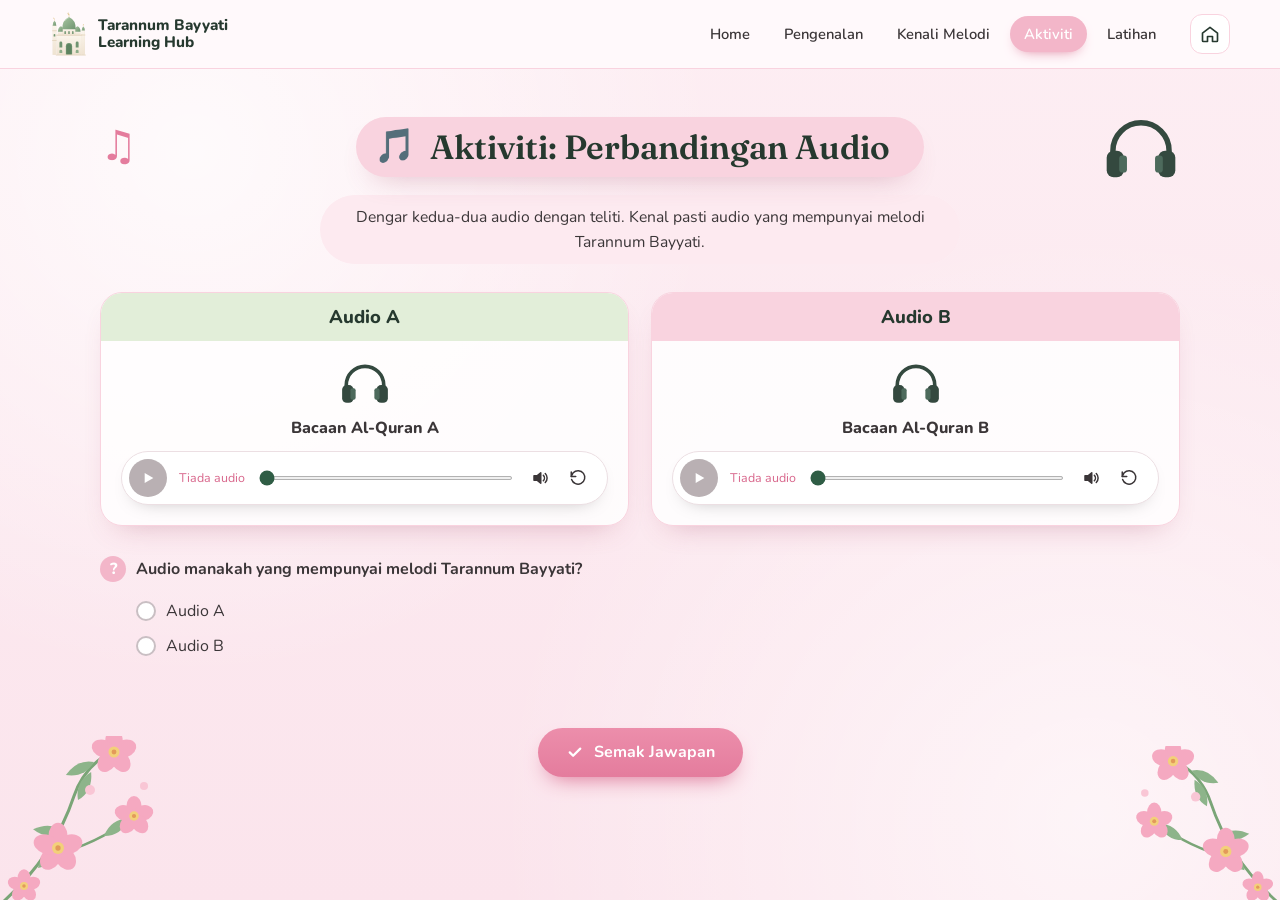
==== aktiviti.html @ b51bbee5 "Move site files to repository root so GitHub Pages can serve index.html Co-Authored-By: Claude Opus " ====
<!doctype html>
<html lang="ms">
<head>
  <meta charset="utf-8" />
  <meta name="viewport" content="width=device-width, initial-scale=1" />
  <title>Aktiviti — Tarannum Bayyati Learning Hub</title>
  <link rel="preconnect" href="https://fonts.googleapis.com" />
  <link rel="preconnect" href="https://fonts.gstatic.com" crossorigin />
  <link href="https://fonts.googleapis.com/css2?family=Amiri:wght@400;700&family=Fraunces:opsz,wght@9..144,500;9..144,600&family=Nunito:wght@400;600;700;800&display=swap" rel="stylesheet" />
  <link rel="stylesheet" href="styles.css" />
</head>
<body>

  <header class="topbar">
    <div class="topbar__inner">
      <a class="brand" href="index.html"><img src="img/mosque.svg" alt="" /><span>Tarannum Bayyati<br />Learning Hub</span></a>
      <nav class="nav" aria-label="Menu utama">
        <a href="index.html">Home</a>
        <a href="pengenalan.html">Pengenalan</a>
        <a href="kenali-melodi.html">Kenali Melodi</a>
        <a href="aktiviti.html" aria-current="page">Aktiviti</a>
        <a href="latihan.html">Latihan</a>
      </nav>
      <a class="home-btn" href="index.html" aria-label="Laman utama">
        <svg viewBox="0 0 24 24" fill="none" stroke="currentColor" stroke-width="2" stroke-linejoin="round"><path d="M3 11l9-7 9 7v9a1 1 0 0 1-1 1h-5v-6H9v6H4a1 1 0 0 1-1-1z"/></svg>
      </a>
    </div>
  </header>

  <main class="stage">
    <img class="deco deco--flowers-bl" src="img/flowers.svg" alt="" />
    <img class="deco deco--flowers-br" src="img/flowers.svg" alt="" />

    <div class="wrap">
      <div class="aktiviti-head">
        <span class="head-deco notes" aria-hidden="true">♫</span>
        <div class="title-pill">
          <span class="emoji" aria-hidden="true">🎵</span>
          <h1>Aktiviti: Perbandingan Audio</h1>
        </div>
        <img class="head-deco phones" src="img/headphones.svg" alt="" />
      </div>
      <p class="subtitle-pill">Dengar kedua-dua audio dengan teliti. Kenal pasti audio yang mempunyai melodi Tarannum Bayyati.</p>

      <div class="audio-cards">
        <section class="audio-card audio-card--a">
          <h2>Audio A</h2>
          <div class="audio-card__body">
            <img src="img/headphones.svg" alt="" />
            <h3>Bacaan Al-Quran A</h3>
            <!-- TODO: put your audio file at audio/audio-a.mp3 -->
            <div class="player" data-src="audio/audio-a.mp3"></div>
          </div>
        </section>
        <section class="audio-card audio-card--b">
          <h2>Audio B</h2>
          <div class="audio-card__body">
            <img src="img/headphones.svg" alt="" />
            <h3>Bacaan Al-Quran B</h3>
            <!-- TODO: put your audio file at audio/audio-b.mp3 -->
            <div class="player" data-src="audio/audio-b.mp3"></div>
          </div>
        </section>
      </div>

      <!-- TODO: set data-answer to the correct audio ("A" or "B") -->
      <form class="aktiviti-q quiz-check" data-answer="A">
        <p class="question"><span class="q-help" aria-hidden="true">?</span> Audio manakah yang mempunyai melodi Tarannum Bayyati?</p>
        <ul class="options">
          <li><label><input type="radio" name="aktiviti" value="A" /> Audio A</label></li>
          <li><label><input type="radio" name="aktiviti" value="B" /> Audio B</label></li>
        </ul>
        <p class="feedback" aria-live="polite"></p>
        <div class="page-actions page-actions--center">
          <button class="btn" type="submit">
            <svg viewBox="0 0 24 24" fill="none" stroke="currentColor" stroke-width="3" stroke-linecap="round" stroke-linejoin="round"><path d="M5 12.5l4.5 4.5L19 7.5"/></svg>
            Semak Jawapan
          </button>
        </div>
      </form>
    </div>
  </main>

  <script src="script.js"></script>
</body>
</html>
---- styles.css ----
/* ===========================================================
   Tarannum Bayyati Learning Hub — shared styles
   Soft pink / sage green / gold pastel theme
   =========================================================== */
:root {
  --pink-50: #fff6f8;
  --pink-100: #fdeaf0;
  --pink-200: #f9d3df;
  --pink-300: #f3b6c9;
  --pink-500: #e47c9d;
  --pink-600: #d8668b;
  --green-50: #f1f7ec;
  --green-100: #e2eed9;
  --green-200: #cfe2c4;
  --green-500: #5f9a5f;
  --green-700: #2f5d45;
  --green-900: #26392f;
  --gold: #d4a64a;
  --peach: #fdf0e6;
  --cream: #fffaf3;
  --ink: #3b3638;
  --muted: #6c6466;
  --radius: 22px;
  --shadow: 0 14px 30px -18px rgba(170, 80, 110, .45);
  --font-title: "Fraunces", "Lora", Georgia, serif;
  --font-body: "Nunito", system-ui, -apple-system, "Segoe UI", sans-serif;
  --font-arabic: "Amiri", "Traditional Arabic", serif;
}

*, *::before, *::after { box-sizing: border-box; }
html, body { margin: 0; }
body {
  font-family: var(--font-body);
  color: var(--ink);
  background: linear-gradient(180deg, #fdeef3 0%, #fbe4ec 100%);
  min-height: 100vh;
  display: flex; flex-direction: column;
  line-height: 1.55;
}
img { display: block; max-width: 100%; }
a { color: inherit; }
button { font: inherit; }

/* ---------------- Top bar ---------------- */
.topbar {
  position: sticky; top: 0; z-index: 30;
  background: rgba(255, 250, 251, .94);
  backdrop-filter: blur(8px); -webkit-backdrop-filter: blur(8px);
  border-bottom: 1px solid var(--pink-200);
}
.topbar__inner {
  width: min(1180px, 100% - 32px); margin-inline: auto;
  display: flex; align-items: center; gap: 20px; min-height: 68px;
}
.brand { display: flex; align-items: center; gap: 10px; text-decoration: none; flex-shrink: 0; }
.brand img { width: 38px; height: 44px; object-fit: contain; }
.brand span { font-weight: 800; font-size: .95rem; line-height: 1.15; color: var(--green-900); }
.nav { display: flex; align-items: center; gap: 6px; margin-left: auto; }
.nav a {
  text-decoration: none; font-weight: 600; font-size: .92rem; color: var(--ink);
  padding: 7px 14px; border-radius: 999px; white-space: nowrap;
  transition: background .2s, color .2s;
}
.nav a:hover { background: var(--pink-100); }
.nav a[aria-current="page"] { background: var(--pink-300); color: #fff; box-shadow: 0 6px 14px -8px var(--pink-600); }
.home-btn {
  width: 40px; height: 40px; border-radius: 12px; display: grid; place-items: center;
  border: 1.5px solid var(--pink-200); background: #fff; color: var(--green-900); flex-shrink: 0;
  transition: background .2s;
}
.home-btn:hover { background: var(--pink-100); }
.home-btn svg { width: 20px; height: 20px; }

/* ---------------- Stage (page body) ---------------- */
.stage {
  position: relative; flex: 1; overflow: hidden;
  background:
    radial-gradient(circle at 15% 10%, rgba(255,255,255,.75), transparent 40%),
    radial-gradient(circle at 85% 90%, rgba(255,255,255,.6), transparent 45%);
  padding: 48px 0 64px;
}
.wrap { position: relative; z-index: 2; width: min(1080px, 100% - 32px); margin-inline: auto; }

/* decorative images */
.deco { position: absolute; z-index: 1; pointer-events: none; user-select: none; }
.deco--flowers-tr { top: 10px; right: -10px; width: 150px; transform: scaleX(-1); }
.deco--flowers-bl { bottom: -6px; left: -6px; width: 170px; transform: rotate(0deg); }
.deco--flowers-br { bottom: -6px; right: -6px; width: 160px; transform: scaleX(-1); }
.deco--leaves-l { left: 10px; bottom: 40px; width: 60px; }
.deco--leaves-r { right: 14px; top: 40%; width: 56px; transform: scaleX(-1); }
.deco--leaves-tl { left: 14px; top: 24px; width: 54px; transform: rotate(-20deg); }
.sparkle { position: absolute; color: var(--gold); font-size: 1.3rem; z-index: 1; pointer-events: none; }

/* ---------------- Shared components ---------------- */
.title-pill {
  display: flex; align-items: center; justify-content: center; gap: 14px;
  width: fit-content; margin: 0 auto 18px;
  background: var(--pink-200); border-radius: 999px;
  padding: 10px 34px 10px 18px;
  box-shadow: var(--shadow);
}
.title-pill h1 {
  margin: 0; font-family: var(--font-title); font-weight: 600;
  font-size: clamp(1.5rem, 3vw, 2.1rem); color: var(--green-900); line-height: 1.2;
}
.title-pill .icon { width: 54px; height: 44px; object-fit: contain; margin: -10px 0; flex-shrink: 0; }
.title-pill .emoji { font-size: 2.1rem; line-height: 1; }

.subtitle-pill {
  width: fit-content; max-width: 640px; margin: 0 auto 28px; text-align: center;
  background: var(--pink-100); border-radius: 999px; padding: 10px 26px;
  font-size: .98rem; color: var(--ink);
}

.card {
  background: rgba(255, 255, 255, .78); border: 1px solid var(--pink-200);
  border-radius: var(--radius); padding: 22px 24px; box-shadow: var(--shadow);
}

.label-pill {
  display: inline-block; background: var(--pink-200); color: var(--green-900);
  font-weight: 800; font-size: 1.05rem; padding: 6px 22px; border-radius: 999px;
  position: absolute; top: -18px; left: 18px;
}
.card:has(> .label-pill) { padding-top: 32px; }

.check-list { list-style: none; margin: 0; padding: 0; }
.check-list li { position: relative; padding: 5px 0 5px 32px; }
.check-list li::before {
  content: ""; position: absolute; left: 0; top: 7px; width: 21px; height: 21px; border-radius: 50%;
  background: var(--green-500) url("data:image/svg+xml,%3Csvg xmlns='http://www.w3.org/2000/svg' viewBox='0 0 24 24' fill='none' stroke='white' stroke-width='3.2' stroke-linecap='round' stroke-linejoin='round'%3E%3Cpath d='M6 12.5l4 4 8-9'/%3E%3C/svg%3E") center / 14px no-repeat;
}

.btn {
  display: inline-flex; align-items: center; gap: 10px;
  background: linear-gradient(180deg, #ec8eab, var(--pink-500));
  color: #fff; font-weight: 700; font-size: 1rem; text-decoration: none;
  border: 0; border-radius: 999px; padding: 12px 28px; cursor: pointer;
  box-shadow: 0 10px 22px -10px var(--pink-600);
  transition: transform .2s, box-shadow .2s, filter .2s;
}
.btn:hover { transform: translateY(-2px); filter: brightness(1.04); box-shadow: 0 14px 26px -10px var(--pink-600); }
.btn:focus-visible, .nav a:focus-visible, .home-btn:focus-visible, .choice-btn:focus-visible { outline: 3px solid var(--green-500); outline-offset: 3px; }
.btn--lg { font-size: 1.15rem; padding: 16px 36px; }
.btn svg { width: 18px; height: 18px; }

.page-actions { display: flex; margin-top: 28px; }
.page-actions--right { justify-content: flex-end; }
.page-actions--center { justify-content: center; }

/* ---------------- Audio player ---------------- */
.player {
  display: flex; align-items: center; gap: 12px;
  background: #fff; border: 1px solid #ecdfe3; border-radius: 999px;
  padding: 7px 16px 7px 7px; box-shadow: 0 8px 20px -14px rgba(0,0,0,.35);
  max-width: 100%;
}
.player--green { background: var(--green-100); border-color: var(--green-200); }
.player--grey { background: #f4f1f2; }
.player__play {
  width: 38px; height: 38px; border-radius: 50%; border: 0; cursor: pointer; flex-shrink: 0;
  background: var(--green-900); color: #fff; display: grid; place-items: center;
}
.player__play svg { width: 16px; height: 16px; }
.player__label { font-size: .88rem; font-weight: 600; white-space: nowrap; }
.player__bar { flex: 1; min-width: 60px; accent-color: var(--green-700); height: 4px; cursor: pointer; }
.player__time { font-size: .85rem; font-variant-numeric: tabular-nums; white-space: nowrap; color: var(--ink); }
.player__icon { background: none; border: 0; padding: 4px; cursor: pointer; color: var(--ink); display: grid; place-items: center; }
.player__icon svg { width: 18px; height: 18px; }
.player.is-missing .player__play { background: #b9b0b3; cursor: not-allowed; }
.player__missing { font-size: .78rem; color: var(--pink-600); }

/* ---------------- Feedback ---------------- */
.feedback { margin: 14px 0 0; font-weight: 700; min-height: 1.4em; }
.feedback.is-correct { color: var(--green-500); }
.feedback.is-wrong { color: var(--pink-600); }

/* ---------------- Radio options ---------------- */
.options { list-style: none; padding: 0; margin: 8px 0 0; }
.options label { display: flex; align-items: center; gap: 10px; padding: 5px 0; cursor: pointer; font-size: 1rem; }
.options input {
  appearance: none; -webkit-appearance: none; width: 20px; height: 20px; margin: 0;
  border: 2px solid #c9bfc3; border-radius: 50%; background: #fff; cursor: pointer; transition: border .15s;
}
.options input:checked { border: 6px solid var(--pink-500); }
.options input:focus-visible { outline: 3px solid var(--green-500); outline-offset: 2px; }

.q-num {
  display: inline-grid; place-items: center; width: 26px; height: 26px; border-radius: 50%;
  background: var(--pink-300); color: #fff; font-weight: 800; font-size: .9rem; flex-shrink: 0;
}
.question { display: flex; align-items: center; gap: 10px; font-weight: 700; margin: 0 0 12px; }

/* ===========================================================
   PAGE 1 — HOME
   =========================================================== */
.home .stage { padding-top: 24px; }
.home__mosque { position: absolute; left: -10px; top: 150px; width: min(260px, 24vw); z-index: 1; }
.home__lantern { position: absolute; top: -6px; width: 44px; z-index: 1; animation: sway 5s ease-in-out infinite; transform-origin: top center; }
.home__lantern--1 { left: 12%; }
.home__lantern--2 { left: 19%; width: 38px; top: -26px; animation-delay: -2s; }
@keyframes sway { 0%,100% { transform: rotate(-2deg); } 50% { transform: rotate(2deg); } }
.home__skyline { position: absolute; left: 50%; transform: translateX(-50%); bottom: 0; width: min(560px, 80%); z-index: 0; opacity: .9; }

.hero { display: grid; justify-items: center; text-align: center; padding-left: min(22vw, 250px); }
.hero__cloud {
  position: relative; background: var(--cream); padding: 34px 64px 26px;
  border-radius: 140px 140px 60px 60px / 120px 120px 60px 60px;
  box-shadow: 0 0 0 10px rgba(255,255,255,.5), var(--shadow);
}
.hero__title { margin: 0; font-family: var(--font-title); font-weight: 600; line-height: 1.02; font-size: clamp(2.6rem, 6vw, 4.2rem); }
.hero__title .g { display: block; color: var(--green-700); }
.hero__title .p { display: block; color: var(--pink-500); }
.hero__book { width: 150px; margin: 10px auto 0; }
.hero__cloud .sparkle--a { left: 26px; bottom: 40px; }
.hero__cloud .sparkle--b { right: 26px; bottom: 50px; }
.hero__tagline {
  margin: 20px 0 0; background: var(--pink-200); border-radius: 999px;
  padding: 14px 30px; font-size: 1.05rem; max-width: 520px; box-shadow: var(--shadow);
}

.home__bottom { display: flex; align-items: center; justify-content: space-between; gap: 24px; margin-top: 40px; flex-wrap: wrap; }
.objective { background: var(--peach); border-color: #f6dccb; max-width: 470px; }
.objective h2 { display: flex; align-items: center; gap: 10px; margin: 0 0 10px; font-family: var(--font-title); font-size: 1.45rem; font-weight: 600; color: var(--green-900); }
.objective h2 span { font-size: 1.7rem; }

/* ===========================================================
   PAGE 2 — PENGENALAN
   =========================================================== */
.intro { display: grid; grid-template-columns: 1.15fr .85fr; gap: 36px; align-items: center; margin-top: 18px; }
.intro__cards { display: grid; gap: 40px; padding-top: 22px; }
.intro__cards p { margin: 0; font-size: 1.02rem; }
.intro__cards .card { position: relative; }
.arch {
  position: relative; aspect-ratio: 4 / 5; width: min(320px, 100%); margin-inline: auto;
  border-radius: 160px 160px 18px 18px; overflow: hidden;
  border: 8px solid #f2dcc0; box-shadow: 0 0 0 2px var(--gold), var(--shadow);
}
.arch > img:first-child { width: 100%; height: 100%; object-fit: cover; }
.arch__book { position: absolute; left: 50%; bottom: 6%; width: 86%; transform: translateX(-50%); }
.intro__player { display: flex; justify-content: center; margin-top: 30px; }
.intro__player .player { width: min(460px, 100%); }

/* ===========================================================
   PAGE 3 — KENALI MELODI
   =========================================================== */
.ayat {
  position: relative; margin: 0 auto; width: min(760px, 100%);
  background: linear-gradient(180deg, #fffdf6, #fff7e8);
  border: 3px solid #efd39b; border-radius: 80px;
  outline: 2px dashed #f0dcae; outline-offset: -14px;
  padding: 44px 30px; text-align: center; box-shadow: var(--shadow);
}
.ayat p {
  margin: 0; font-family: var(--font-arabic); font-size: clamp(2.2rem, 6vw, 3.8rem); line-height: 1.8;
  direction: rtl; color: #1f1b1c;
}
.ayat .w { padding: 0 .18em; border-radius: 12px; }
.w--1 { background: #fde2cf; }
.w--2 { background: #f9d3df; }
.w--3 { background: #d9ecd2; }
.w--4 { background: #dfe1f6; }
.melodi__player { display: flex; justify-content: center; margin: 26px 0 30px; }
.melodi__player .player { width: min(420px, 100%); }
.note { display: flex; gap: 12px; background: var(--pink-100); border-color: var(--pink-200); max-width: 560px; }
.note strong { display: block; }
.note p { margin: 2px 0 0; }
.note .emoji { font-size: 1.6rem; line-height: 1; }

/* ===========================================================
   PAGE 4 — AKTIVITI
   =========================================================== */
.aktiviti-head { position: relative; }
.aktiviti-head .head-deco { position: absolute; top: 50%; transform: translateY(-50%); }
.aktiviti-head .notes { left: 0; font-size: 2.6rem; color: var(--pink-500); }
.aktiviti-head .phones { right: 0; width: 78px; }
.audio-cards { display: grid; grid-template-columns: 1fr 1fr; gap: 22px; }
.audio-card { border-radius: var(--radius); overflow: hidden; background: rgba(255,255,255,.85); box-shadow: var(--shadow); border: 1px solid var(--pink-200); text-align: center; }
.audio-card h2 { margin: 0; padding: 10px; font-size: 1.15rem; font-weight: 800; color: var(--green-900); }
.audio-card--a h2 { background: var(--green-100); }
.audio-card--b h2 { background: var(--pink-200); }
.audio-card__body { padding: 18px 20px 20px; display: grid; justify-items: center; gap: 10px; }
.audio-card__body img { width: 52px; }
.audio-card__body h3 { margin: 0; font-size: 1rem; font-weight: 800; }
.audio-card .player { width: 100%; }
.aktiviti-q { margin-top: 30px; }
.aktiviti-q .options { padding-left: 36px; }
.q-help {
  display: inline-grid; place-items: center; width: 26px; height: 26px; border-radius: 50%;
  background: var(--pink-300); color: #fff; font-weight: 800;
}

/* ===========================================================
   PAGE 5 — LATIHAN
   =========================================================== */
.latihan { display: grid; grid-template-columns: 1fr 260px; gap: 24px; align-items: start; }
.latihan__qs { display: grid; gap: 22px; }
.latihan__qs .player { width: min(360px, 100%); margin-bottom: 14px; }
.latihan__qs h3 { margin: 0; font-size: 1rem; font-weight: 800; }
.choice-row { display: flex; gap: 16px; flex-wrap: wrap; padding-left: 36px; }
.choice-btn {
  display: inline-flex; align-items: center; gap: 10px; cursor: pointer;
  background: #f6f2f3; border: 1.5px solid #e2d8dc; border-radius: 16px;
  padding: 12px 26px; font-weight: 700; font-size: 1rem; color: var(--ink);
  transition: background .2s, border-color .2s, transform .2s;
}
.choice-btn img { width: 24px; }
.choice-btn:hover { transform: translateY(-2px); background: #fff; }
.choice-btn[aria-pressed="true"] { border-color: var(--pink-500); background: var(--pink-100); }
.latihan__side { position: relative; display: grid; justify-items: center; gap: 10px; padding-top: 30px; }
.bubble {
  position: relative; background: var(--pink-100); border: 1.5px solid var(--pink-300);
  border-radius: 50%; width: 150px; height: 120px; display: grid; place-items: center; text-align: center;
  font-weight: 700; font-size: .95rem; padding: 18px; justify-self: end;
}
.bubble::after {
  content: ""; position: absolute; bottom: -10px; left: 36px; width: 18px; height: 18px;
  background: var(--pink-100); border-right: 1.5px solid var(--pink-300); border-bottom: 1.5px solid var(--pink-300);
  transform: rotate(45deg);
}
.latihan__heart { position: absolute; top: 0; left: 30px; font-size: 1.8rem; color: var(--ink); }
.latihan__scene { position: relative; width: 100%; }
.latihan__scene .sky { width: 100%; opacity: .9; }
.latihan__scene .book { position: absolute; left: 50%; bottom: -10px; width: 78%; transform: translateX(-50%); }

/* ---------------- Reduced motion ---------------- */
@media (prefers-reduced-motion: reduce) {
  .home__lantern { animation: none; }
  .btn, .choice-btn { transition: none; }
}

/* ---------------- Responsive ---------------- */
@media (max-width: 960px) {
  .hero { padding-left: 0; }
  .home__mosque { width: 170px; left: -30px; bottom: auto; top: 140px; opacity: .45; }
  .intro { grid-template-columns: 1fr; }
  .arch { width: min(280px, 80%); }
  .latihan { grid-template-columns: 1fr; }
  .latihan__side { grid-template-columns: auto 1fr; align-items: end; }
  .bubble { justify-self: start; }
  .deco--leaves-r { display: none; }
}

@media (max-width: 760px) {
  .topbar__inner { flex-wrap: wrap; gap: 8px; padding: 8px 0; }
  .nav { order: 3; width: 100%; margin-left: 0; overflow-x: auto; padding-bottom: 4px; scrollbar-width: none; }
  .nav::-webkit-scrollbar { display: none; }
  .home-btn { margin-left: auto; }
  .stage { padding: 32px 0 120px; }
  .hero__cloud { padding: 28px 26px 20px; border-radius: 90px 90px 40px 40px / 80px 80px 40px 40px; }
  .home__lantern { display: none; }
  .home__bottom { justify-content: center; }
  .title-pill { padding: 10px 22px 10px 14px; }
  .audio-cards { grid-template-columns: 1fr; }
  .aktiviti-head .head-deco { display: none; }
  .ayat { border-radius: 44px; padding: 34px 16px; }
  .player__label { display: none; }
  .player { gap: 8px; padding-right: 10px; }
  .player__bar { min-width: 30px; }
  .player__icon { padding: 2px; }
  .latihan, .latihan__qs, .audio-card__body { grid-template-columns: minmax(0, 1fr); }
  .deco--flowers-tr { width: 100px; }
  .deco--flowers-bl, .deco--flowers-br { width: 110px; }
  .latihan__side { grid-template-columns: 1fr; }
  .bubble { justify-self: center; }
  .choice-row, .aktiviti-q .options { padding-left: 0; }
}
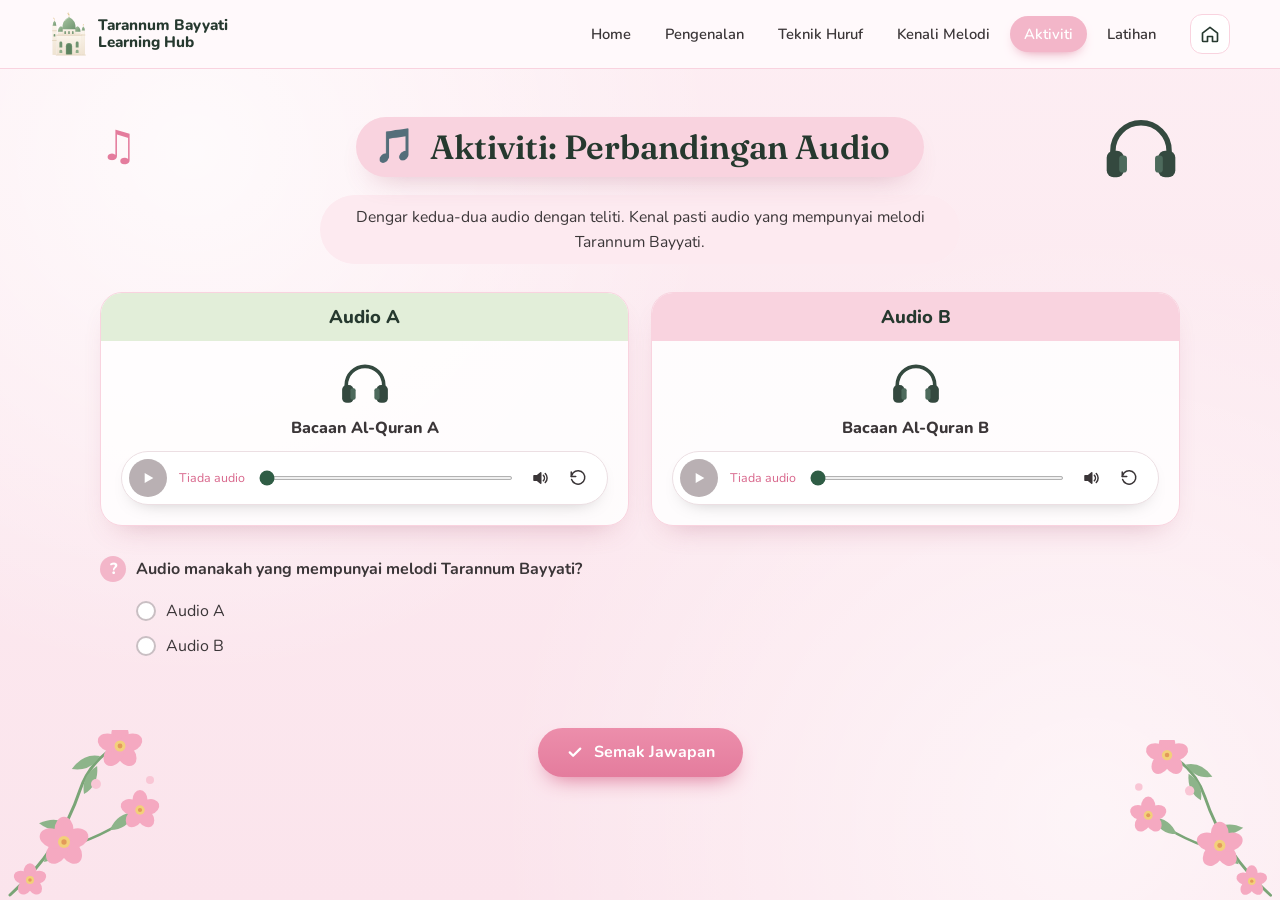
==== commit 12b9d873: "Add Teknik Huruf page, animated flowers and Harkat audio - New teknik-huruf.html: 5-step manual, let" ====
--- a/aktiviti.html
+++ b/aktiviti.html
@@ -17,6 +17,7 @@
       <nav class="nav" aria-label="Menu utama">
         <a href="index.html">Home</a>
         <a href="pengenalan.html">Pengenalan</a>
+        <a href="teknik-huruf.html">Teknik Huruf</a>
         <a href="kenali-melodi.html">Kenali Melodi</a>
         <a href="aktiviti.html" aria-current="page">Aktiviti</a>
         <a href="latihan.html">Latihan</a>
@@ -29,7 +30,7 @@
 
   <main class="stage">
     <img class="deco deco--flowers-bl" src="img/flowers.svg" alt="" />
-    <img class="deco deco--flowers-br" src="img/flowers.svg" alt="" />
+    <img class="deco deco--flowers-br" src="img/flowers-br.svg" alt="" />
 
     <div class="wrap">
       <div class="aktiviti-head">
--- a/styles.css
+++ b/styles.css
@@ -83,12 +83,31 @@
 
 /* decorative images */
 .deco { position: absolute; z-index: 1; pointer-events: none; user-select: none; }
-.deco--flowers-tr { top: 10px; right: -10px; width: 150px; transform: scaleX(-1); }
-.deco--flowers-bl { bottom: -6px; left: -6px; width: 170px; transform: rotate(0deg); }
-.deco--flowers-br { bottom: -6px; right: -6px; width: 160px; transform: scaleX(-1); }
-.deco--leaves-l { left: 10px; bottom: 40px; width: 60px; }
-.deco--leaves-r { right: 14px; top: 40%; width: 56px; transform: scaleX(-1); }
-.deco--leaves-tl { left: 14px; top: 24px; width: 54px; transform: rotate(-20deg); }
+/* Flowers sit fully inside their corner and sway from the stem base */
+.deco--flowers-tr { top: 0; right: 0; width: 150px; transform-origin: 94% 3%; animation: sway-flower 6s ease-in-out infinite; }
+.deco--flowers-bl { bottom: 0; left: 0; width: 170px; transform-origin: 6% 97%; animation: sway-flower 7s ease-in-out infinite -2s; }
+.deco--flowers-br { bottom: 0; right: 0; width: 160px; transform-origin: 94% 97%; animation: sway-flower-rev 6.5s ease-in-out infinite -1s; }
+.deco--leaves-l { left: 10px; bottom: 40px; width: 60px; transform-origin: 50% 100%; animation: sway-leaf 5s ease-in-out infinite; }
+.deco--leaves-r { right: 14px; top: 40%; width: 56px; scale: -1 1; transform-origin: 50% 100%; animation: sway-leaf 5.5s ease-in-out infinite -1.5s; }
+.deco--leaves-tl { left: 14px; top: 24px; width: 54px; rotate: -20deg; transform-origin: 50% 100%; animation: sway-leaf 6s ease-in-out infinite -3s; }
+@keyframes sway-flower { 0%, 100% { transform: rotate(0deg); } 50% { transform: rotate(4deg); } }
+@keyframes sway-flower-rev { 0%, 100% { transform: rotate(0deg); } 50% { transform: rotate(-4deg); } }
+@keyframes sway-leaf { 0%, 100% { transform: rotate(-4deg); } 50% { transform: rotate(4deg); } }
+
+/* Falling petals (created by script.js) */
+.petal {
+  position: absolute; top: -24px; z-index: 1; pointer-events: none;
+  width: 12px; height: 10px; border-radius: 80% 0 80% 0;
+  background: linear-gradient(135deg, #f9c4d4, #f19ab6); opacity: .75;
+  animation: petal-fall linear infinite;
+}
+@keyframes petal-fall {
+  0%   { transform: translate(0, 0) rotate(0deg); opacity: 0; }
+  10%  { opacity: .75; }
+  50%  { transform: translate(40px, 50vh) rotate(200deg); }
+  90%  { opacity: .6; }
+  100% { transform: translate(-20px, 105vh) rotate(420deg); opacity: 0; }
+}
 .sparkle { position: absolute; color: var(--gold); font-size: 1.3rem; z-index: 1; pointer-events: none; }
 
 /* ---------------- Shared components ---------------- */
@@ -323,8 +342,49 @@
 .latihan__scene .sky { width: 100%; opacity: .9; }
 .latihan__scene .book { position: absolute; left: 50%; bottom: -10px; width: 78%; transform: translateX(-50%); }
 
+/* ===========================================================
+   PAGE — TEKNIK HURUF
+   =========================================================== */
+.manual, .chart { position: relative; margin-top: 30px; }
+.steps { list-style: none; margin: 8px 0 0; padding: 0; display: grid; gap: 4px; }
+.steps li { position: relative; display: flex; gap: 16px; padding: 10px 0; }
+.steps li:not(:last-child)::after {
+  content: ""; position: absolute; left: 17px; top: 48px; bottom: -6px; width: 2px;
+  background: repeating-linear-gradient(to bottom, var(--pink-300) 0 5px, transparent 5px 10px);
+}
+.steps__num {
+  flex-shrink: 0; width: 36px; height: 36px; border-radius: 50%; display: grid; place-items: center;
+  background: var(--green-500); color: #fff; font-weight: 800; box-shadow: 0 0 0 5px var(--green-100);
+}
+.steps h3 { margin: 4px 0 2px; font-size: 1.05rem; font-weight: 800; color: var(--green-900); }
+.steps p { margin: 0; color: var(--muted); }
+
+.chart__link { display: block; border-radius: 16px; overflow: hidden; border: 3px solid var(--pink-200); }
+.chart__link img { width: 100%; height: auto; transition: transform .4s; }
+.chart__link:hover img { transform: scale(1.02); }
+.chart__link:focus-visible { outline: 3px solid var(--green-500); outline-offset: 3px; }
+.chart__hint { margin: 10px 0 0; font-size: .88rem; color: var(--muted); text-align: center; }
+
+.teknik-audio { margin-top: 36px; }
+.section-title { text-align: center; font-family: var(--font-title); font-weight: 600; font-size: 1.6rem; color: var(--green-900); margin: 0 0 18px; }
+.teknik-audio__grid { display: grid; grid-template-columns: repeat(3, minmax(0, 1fr)); gap: 18px; }
+.audio-tile {
+  background: rgba(255,255,255,.85); border: 1px solid var(--pink-200); border-radius: var(--radius);
+  padding: 18px; box-shadow: var(--shadow); display: grid; gap: 12px; align-content: start;
+  grid-template-columns: minmax(0, 1fr);
+}
+.audio-tile h3 { margin: 0; font-size: 1.05rem; font-weight: 800; color: var(--green-900); text-align: center; }
+.audio-tile .player { width: 100%; gap: 8px; padding-right: 10px; }
+.audio-tile .player__bar { min-width: 30px; }
+.audio-tile .player__icon { padding: 2px; }
+.audio-tile--featured { grid-column: 1 / -1; background: var(--green-50); border-color: var(--green-200); justify-items: center; }
+.audio-tile--featured .player { width: min(460px, 100%); }
+.audio-tile__ar { margin: 0; font-family: var(--font-arabic); font-size: 1.7rem; color: var(--green-700); }
+
 /* ---------------- Reduced motion ---------------- */
 @media (prefers-reduced-motion: reduce) {
+  .deco, .petal { animation: none !important; }
+  .petal { display: none; }
   .home__lantern { animation: none; }
   .btn, .choice-btn { transition: none; }
 }
@@ -339,6 +399,7 @@
   .latihan__side { grid-template-columns: auto 1fr; align-items: end; }
   .bubble { justify-self: start; }
   .deco--leaves-r { display: none; }
+  .teknik-audio__grid { grid-template-columns: minmax(0, 1fr); }
 }
 
 @media (max-width: 760px) {
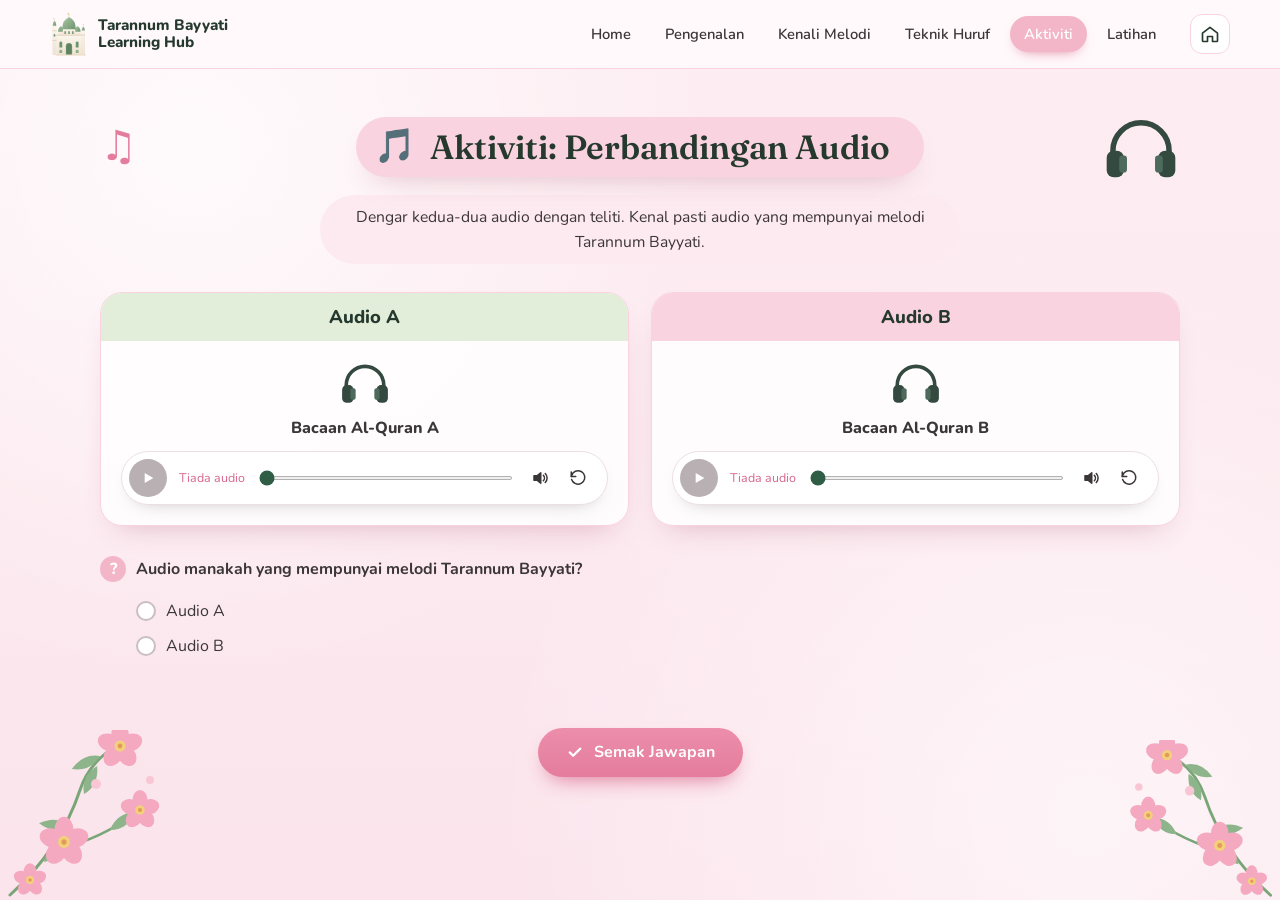
==== commit 223f5d5e: "Add Ta'awuz & Basmalah audio and move Kenali Melodi before Teknik Huruf - Teknik Huruf: separate Ta'" ====
--- a/aktiviti.html
+++ b/aktiviti.html
@@ -7,7 +7,7 @@
   <link rel="preconnect" href="https://fonts.googleapis.com" />
   <link rel="preconnect" href="https://fonts.gstatic.com" crossorigin />
   <link href="https://fonts.googleapis.com/css2?family=Amiri:wght@400;700&family=Fraunces:opsz,wght@9..144,500;9..144,600&family=Nunito:wght@400;600;700;800&display=swap" rel="stylesheet" />
-  <link rel="stylesheet" href="styles.css" />
+  <link rel="stylesheet" href="styles.css?v=3" />
 </head>
 <body>
 
@@ -17,8 +17,8 @@
       <nav class="nav" aria-label="Menu utama">
         <a href="index.html">Home</a>
         <a href="pengenalan.html">Pengenalan</a>
+        <a href="kenali-melodi.html">Kenali Melodi</a>
         <a href="teknik-huruf.html">Teknik Huruf</a>
-        <a href="kenali-melodi.html">Kenali Melodi</a>
         <a href="aktiviti.html" aria-current="page">Aktiviti</a>
         <a href="latihan.html">Latihan</a>
       </nav>
@@ -82,6 +82,6 @@
     </div>
   </main>
 
-  <script src="script.js"></script>
+  <script src="script.js?v=2"></script>
 </body>
 </html>
--- a/styles.css
+++ b/styles.css
@@ -378,7 +378,15 @@
 .audio-tile .player__bar { min-width: 30px; }
 .audio-tile .player__icon { padding: 2px; }
 .audio-tile--featured { grid-column: 1 / -1; background: var(--green-50); border-color: var(--green-200); justify-items: center; }
-.audio-tile--featured .player { width: min(460px, 100%); }
+.audio-tile--featured .player { width: 100%; gap: 8px; padding-right: 10px; }
+.audio-tile--featured .player__bar { min-width: 30px; }
+.audio-pair { display: grid; grid-template-columns: repeat(2, minmax(0, 1fr)); gap: 18px; width: 100%; }
+.audio-pair__item {
+  display: grid; grid-template-columns: minmax(0, 1fr); gap: 8px; justify-items: center; text-align: center;
+  background: rgba(255,255,255,.7); border: 1px solid var(--green-200); border-radius: 18px; padding: 16px;
+}
+.audio-pair__label { margin: 0; font-weight: 800; font-size: .85rem; letter-spacing: .08em; text-transform: uppercase; color: var(--green-500); }
+@media (max-width: 760px) { .audio-pair { grid-template-columns: minmax(0, 1fr); } }
 .audio-tile__ar { margin: 0; font-family: var(--font-arabic); font-size: 1.7rem; color: var(--green-700); }
 
 /* ---------------- Reduced motion ---------------- */
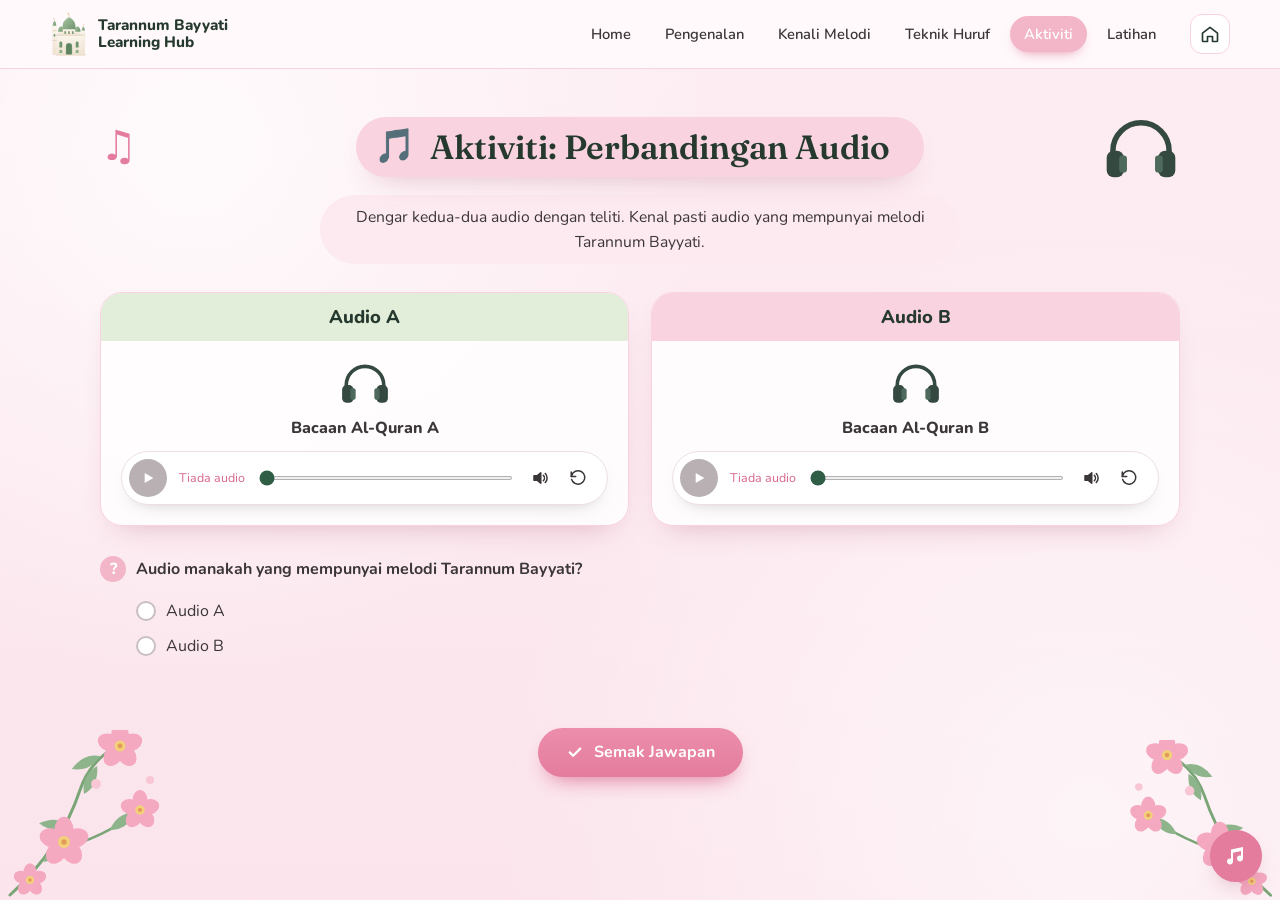
==== commit 81d0247a: "Add looping background music with on/off button - Plays on first interaction (browsers block autopla" ====
--- a/aktiviti.html
+++ b/aktiviti.html
@@ -7,7 +7,7 @@
   <link rel="preconnect" href="https://fonts.googleapis.com" />
   <link rel="preconnect" href="https://fonts.gstatic.com" crossorigin />
   <link href="https://fonts.googleapis.com/css2?family=Amiri:wght@400;700&family=Fraunces:opsz,wght@9..144,500;9..144,600&family=Nunito:wght@400;600;700;800&display=swap" rel="stylesheet" />
-  <link rel="stylesheet" href="styles.css?v=3" />
+  <link rel="stylesheet" href="styles.css?v=7" />
 </head>
 <body>
 
@@ -82,6 +82,6 @@
     </div>
   </main>
 
-  <script src="script.js?v=2"></script>
+  <script src="script.js?v=4"></script>
 </body>
 </html>
--- a/styles.css
+++ b/styles.css
@@ -189,6 +189,29 @@
 .player.is-missing .player__play { background: #b9b0b3; cursor: not-allowed; }
 .player__missing { font-size: .78rem; color: var(--pink-600); }
 
+/* ---------------- Background music button ---------------- */
+.music-toggle {
+  position: fixed; right: 18px; bottom: 18px; z-index: 40;
+  width: 52px; height: 52px; border-radius: 50%; cursor: pointer;
+  display: grid; place-items: center;
+  background: #fff; color: var(--muted); border: 2px solid var(--pink-200);
+  box-shadow: 0 10px 24px -12px rgba(170, 80, 110, .6);
+  transition: transform .2s, background .2s, color .2s;
+}
+.music-toggle:hover { transform: scale(1.06); }
+.music-toggle:focus-visible { outline: 3px solid var(--green-500); outline-offset: 3px; }
+.music-toggle svg { width: 24px; height: 24px; grid-area: 1 / 1; }
+.music-toggle__on { display: none; }
+.music-toggle.is-on { background: var(--pink-500); color: #fff; border-color: var(--pink-500); }
+.music-toggle.is-on .music-toggle__on { display: block; }
+.music-toggle.is-on .music-toggle__off { display: none; }
+.music-toggle.is-playing::after {
+  content: ""; position: absolute; inset: -6px; border-radius: 50%;
+  border: 2px solid var(--pink-300); animation: music-pulse 2s ease-out infinite;
+}
+@keyframes music-pulse { from { transform: scale(.9); opacity: .9; } to { transform: scale(1.25); opacity: 0; } }
+@media (prefers-reduced-motion: reduce) { .music-toggle.is-playing::after { animation: none; opacity: .6; } }
+
 /* ---------------- Feedback ---------------- */
 .feedback { margin: 14px 0 0; font-weight: 700; min-height: 1.4em; }
 .feedback.is-correct { color: var(--green-500); }
@@ -279,8 +302,20 @@
 .w--2 { background: #f9d3df; }
 .w--3 { background: #d9ecd2; }
 .w--4 { background: #dfe1f6; }
-.melodi__player { display: flex; justify-content: center; margin: 26px 0 30px; }
-.melodi__player .player { width: min(420px, 100%); }
+/* Full surah layout */
+.ayat--full { border-radius: 48px; padding: 36px 40px 30px; width: min(900px, 100%); }
+.ayat--full .ayat__surah { font-size: 1.5rem; line-height: 1.4; color: var(--green-700); font-weight: 700; }
+.ayat--full .ayat__basmalah { font-size: clamp(1.7rem, 3.6vw, 2.4rem); line-height: 1.7; margin-bottom: 8px; }
+.ayat--full .ayat__text { font-size: clamp(1.55rem, 3.2vw, 2.25rem); line-height: 2.35; text-align: center; }
+.ayat--full .w {
+  padding: .08em .3em; margin: 0 .05em; border-radius: 14px;
+  -webkit-box-decoration-break: clone; box-decoration-break: clone;
+}
+.ayat__no { font-size: .72em; color: #b8862f; white-space: nowrap; }
+.ayat__ref { display: block; margin-top: 4px; font-size: .85rem; font-weight: 700; letter-spacing: .06em; color: var(--muted); }
+.melodi__player { display: flex; justify-content: center; margin: 26px 0 6px; }
+.melodi__player .player { width: min(520px, 100%); }
+.melodi__credit { text-align: center; margin: 0 0 30px; font-size: .85rem; color: var(--muted); }
 .note { display: flex; gap: 12px; background: var(--pink-100); border-color: var(--pink-200); max-width: 560px; }
 .note strong { display: block; }
 .note p { margin: 2px 0 0; }
@@ -342,6 +377,29 @@
 .latihan__scene .sky { width: 100%; opacity: .9; }
 .latihan__scene .book { position: absolute; left: 50%; bottom: -10px; width: 78%; transform: translateX(-50%); }
 
+/* Latihan — 3 comparison questions */
+.latihan-qs { display: grid; gap: 22px; }
+.q-card { padding: 24px 26px; }
+.q-audios { display: grid; grid-template-columns: repeat(2, minmax(0, 1fr)); gap: 16px; margin-bottom: 16px; }
+.q-audio { border-radius: 18px; overflow: hidden; border: 1px solid var(--pink-200); background: #fff; display: grid; grid-template-columns: minmax(0, 1fr); }
+.q-audio__tag { display: block; padding: 8px 14px; font-weight: 800; text-align: center; color: var(--green-900); }
+.q-audio--a .q-audio__tag { background: var(--green-100); }
+.q-audio--b .q-audio__tag { background: var(--pink-200); }
+.q-audio .player { margin: 12px; box-shadow: none; gap: 8px; padding-right: 10px; }
+.q-audio .player__bar { min-width: 30px; }
+.q-card .choice-row { padding-left: 0; justify-content: center; }
+.q-card .feedback { text-align: center; }
+.q-card .feedback:empty { margin: 0; min-height: 0; }
+
+.latihan-end { display: grid; grid-template-columns: 1fr 280px; gap: 24px; align-items: center; margin-top: 28px; }
+.score { text-align: center; display: grid; gap: 4px; background: var(--peach); border-color: #f6dccb; }
+.score__label { font-weight: 800; letter-spacing: .08em; text-transform: uppercase; font-size: .85rem; color: var(--green-500); }
+.score__value { font-family: var(--font-title); font-size: 2.6rem; color: var(--green-900); line-height: 1.1; }
+.score__value strong { color: var(--pink-500); }
+.score__msg { color: var(--muted); }
+.latihan-end__art { display: grid; justify-items: center; gap: 8px; }
+.latihan-end__art .bubble { justify-self: center; }
+
 /* ===========================================================
    PAGE — TEKNIK HURUF
    =========================================================== */
@@ -408,6 +466,11 @@
   .bubble { justify-self: start; }
   .deco--leaves-r { display: none; }
   .teknik-audio__grid { grid-template-columns: minmax(0, 1fr); }
+  .latihan-end { grid-template-columns: minmax(0, 1fr); }
+}
+@media (max-width: 760px) {
+  .q-audios { grid-template-columns: minmax(0, 1fr); }
+  .q-card { padding: 20px 16px; }
 }
 
 @media (max-width: 760px) {
@@ -423,6 +486,7 @@
   .audio-cards { grid-template-columns: 1fr; }
   .aktiviti-head .head-deco { display: none; }
   .ayat { border-radius: 44px; padding: 34px 16px; }
+  .ayat--full { border-radius: 32px; padding: 28px 14px 22px; }
   .player__label { display: none; }
   .player { gap: 8px; padding-right: 10px; }
   .player__bar { min-width: 30px; }
